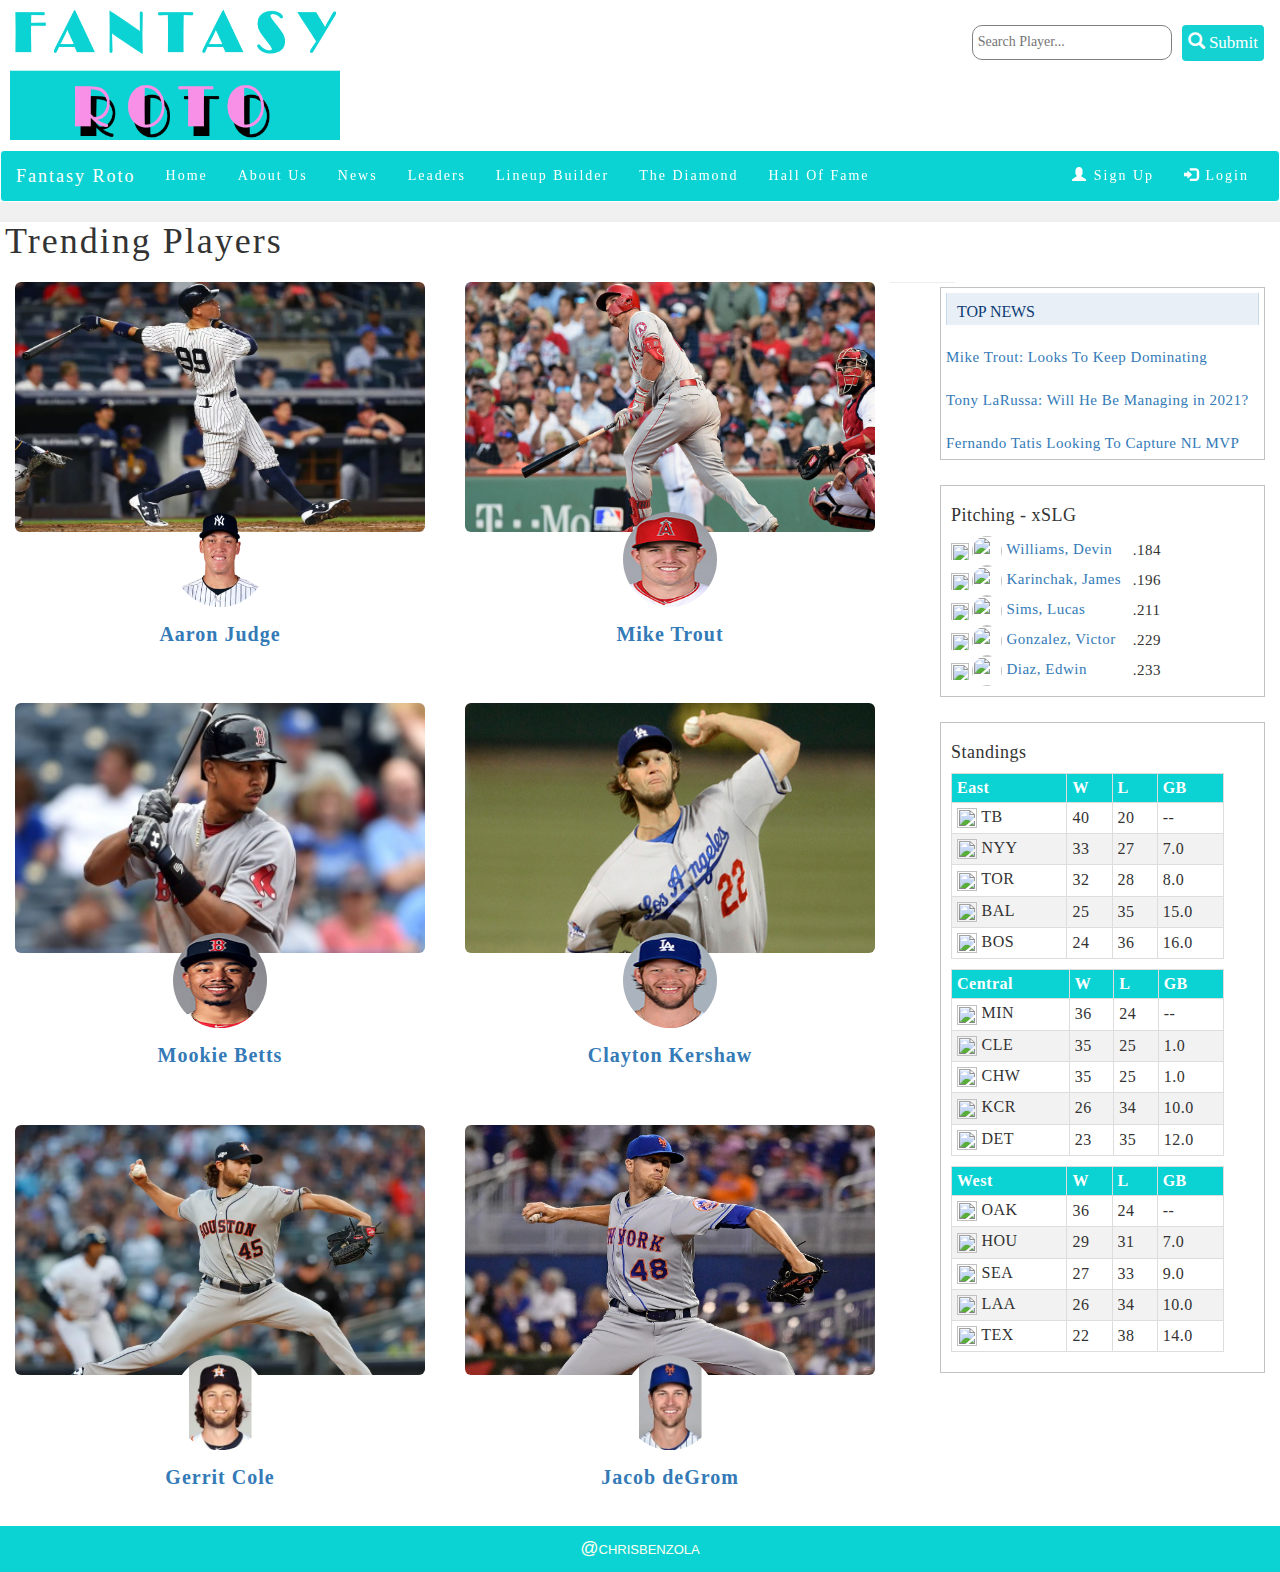
==== index.html @ b390c7ce "Add files via upload" ====
<html>

<head>

	<meta charset="utf-8">
	<meta name="viewport" content="width=device-width, initial-scale=1">
	<link href="css/style.css?version=1" rel="stylesheet" type="text/css">
	<link rel="stylesheet" href="https://maxcdn.bootstrapcdn.com/bootstrap/3.4.0/css/bootstrap.min.css">


	<script src="https://ajax.googleapis.com/ajax/libs/jquery/3.5.1/jquery.min.js"></script>
	<script src="https://maxcdn.bootstrapcdn.com/bootstrap/3.4.0/js/bootstrap.min.js"></script>
	<script src="scripts/search-home.js"></script>





	<title>Fantasy Roto</title>

</head>


<div class="wrapper">
	<div class="header-container">
		<header class="header">
			<div class="top-header">

				<div class="leftLogo">
					<a href="index.html" target="_top">
						<div class="leftLogo-img">
							<img src="image/miami.png" id="miami_logo" class="img">
						</div>
					</a>

				</div>
				<div id="rightLogo">


					<form action="" method="post" id="player-search">
						<button type="submit" id="search_button" class="btn btn-info btn-md"><span class="glyphicon glyphicon-search"></span> Submit</button>
						<div class="search-box">

							<input type="text" id="searchbar" autocomplete="off" placeholder="Search Player...">

							<div class="result">
							</div>
						</div>
					</form>



				</div>
			</div>








			<nav class="navbar navbar-inverse">
				<div class="container-fluid">
					<div class="navbar-header">
						<button type="button" class="navbar-toggle" data-toggle="collapse" data-target="#myNavbar">
							<span class="icon-bar"></span>
							<span class="icon-bar"></span>
							<span class="icon-bar"></span>
						</button>
						<a class="navbar-brand" href="index.html">Fantasy Roto</a>
					</div>
					<div class="collapse navbar-collapse" id="myNavbar">
						<ul class="nav navbar-nav">
							<li><a href="index.html">Home</a></li>
							<li><a href="final/about.html">About Us</a></li>
							<li><a href="final/news.html">News</a></li>
							<li><a href="final/leaders.html">Leaders </a>

							</li>
							<li><a href="final/newOpt2.html">Lineup Builder </a>

							</li>

							<li><a href="final/diamond.html">The Diamond</a></li>
							<li><a href="final/hall.html">Hall Of Fame</a></li>
						</ul>


						<ul class="nav navbar-nav navbar-right">

							<li><a href="final/register.html"><span class="glyphicon glyphicon-user"></span> Sign Up</a></li>

							<li><a href="final/login.html"><span class="glyphicon glyphicon-log-in"></span> Login</a></li>
						</ul>

					</div>
				</div>
			</nav>
		</header>
	</div>


</div>

<body>





	<div class="wrapper_home">


		<div id="trending">
			<h1>Trending Players</h1>
		</div>
		<div class="player-container">
			<div class="player-row player-row-core">
				<div class="player col-lg-12 col-xs-12">

					<img src="image/aaron.jpg" alt="judgeswing" class="action img-rounded img" id="judge" usemap="#playerMap">
					<map name="playerMap">
  <area shape="poly" coords="0,0, 1019,5, 1019,679, 2,679" alt="judge" href="php/id_search.php?playerID=judgeaa01">
</map>
					<img class="head img" src="image/judge.png" alt="aaron">
					<div class="player-name">
						<a href="php/id_search.php?playerID=judgeaa01">Aaron Judge</a></div>
				</div>

				<div class="player col-lg-12 col-xs-12">

				<img src="image/mike-trout-angels.jpg" alt="troutswing" class="action img-rounded img" usemap="#playerMap2">
					<map name="playerMap2">
	<area shape="poly" coords="0,0, 1200,4, 1200,673, 0,673" alt="judge" href="php/id_search.php?playerID=troutmi01">
</map>
					<img class="head img" src="image/trout_head.jpg" alt="trout_head">

					<div class="player-name">
						<a href="php/id_search.php?playerID=troutmi01">Mike Trout</a> </div>
				</div>

				<div class="player col-lg-12 col-xs-12">
					<img src="image/mookie_swing.jpg" alt="mookie_swing" class="action img-rounded img" usemap="#playerMap3">
					<map name="playerMap3">
	<area shape="poly" coords="0,0, 400,0, 400,220, 0,224" alt="mookie" href="php/id_search.php?playerID=bettsmo01">
</map>
					<img class="head img" src="image/mookie_head.jpg" alt="mookie_head">
					<div class="player-name">
						<a href="php/id_search.php?playerID=bettsmo01">Mookie Betts</a></div>
				</div>

				<div class="player col-lg-12 col-xs-12">
					<img src="image/kershaw_throw.jpg" alt="kershaw_throw" class="action img-rounded img" usemap="#playerMap4">
					<map name="playerMap4">
	<area shape="poly" coords="0,0, 400,0, 400,225, 0,225" alt="kersh" href="php/id_search.php?playerID=kershcl01">
</map>
					<img class="head img" src="image/kershaw_head.jpg" alt="kershaw_head">
					<div class="player-name">
						<a href="php/id_search-pitcher.php?playerID=kershcl01">Clayton Kershaw</a></div>
				</div>



				<div class="player col-lg-12 col-xs-12">
					<img src="image/cole.jpg" alt="cole_throw" class="action img-rounded img" usemap="#playerMap5">
						<map name="playerMap5">
	<area shape="poly" coords="0,0, 1200,0, 1200,800, 0,800" alt="cole" href="php/id_search.php?playerID=colege01">
</map>
					<img class="head img" src="image/cole_head.png" alt="cole_head">

					<div class="player-name">
						<a href="php/id_search-pitcher.php?playerID=colege01">Gerrit Cole</a></div>
				</div>


				<div class="player col-lg-12 col-xs-12">
					<img src="image/degrom.jpg" alt="degrom_throw" class="action img-rounded img" usemap="#playerMap6">
					<map name="playerMap6">
	<area shape="poly" coords="0,0, 1279,0, 1279,852, 0,852" alt="grom" href="php/id_search.php?playerID=degroja01">
</map>
					<img class="head img" src="image/degrom_head.png" alt="degrom_head">
					<div class="player-name">
						<a href="php/id_search-pitcher.php?playerID=degroja01">Jacob deGrom</a></div>
				</div>

			</div>

		</div>





		<aside class="aside-news">



				<div class="player-news2 ">
						<div class="homepage-headlines">
							<div class="span15 hl-heading">
								<div class="span8 hl-heading-text playernews-head">Top News</div>

							</div>

							<br>
							<div class="span12 hlinestory"><a href="#" class="player-links">Mike Trout: Looks To Keep Dominating</a></div>
							<br>
							<div class="span12 hlinestory"><a href="#" class="player-links">Tony LaRussa: Will He Be Managing in 2021?</a></div>
							<br>
							<div class="span12 hlinestory"><a href="#" class="player-links">Fernando Tatis Looking To Capture NL MVP</a></div>
							<div class="span2 hlinesport"><b></b></div>

						</div>

					</div>
					<div class="player-news2 ">
					      <div class="performance-box">
					        <div class="performance-title"><h4>Pitching - xSLG</h4></div>
					        <div class="performance-grid">
					          <div>
					            <img class="table-team-logo" src="https://www.mlbstatic.com/team-logos/158.svg">
					          </div>
					          <div>
					            <img class="player-mug"  src="https://content.mlb.com/images/headshots/current/60x60/642207.png">
					            <span><a href="/savant-player/642207">Williams, Devin</a></span>
					          </div>
					          <div class="performance-stat">
					            .184
					          </div>
					          <div>
					            <img class="table-team-logo" src="https://www.mlbstatic.com/team-logos/114.svg">
					          </div>
					          <div>
					            <img class="player-mug"  src="https://content.mlb.com/images/headshots/current/60x60/675916.png">
					            <span><a href="/savant-player/675916">Karinchak, James</a></span>
					          </div>
					          <div class="performance-stat">
					            .196
					          </div>
					          <div>
					            <img class="table-team-logo" src="https://www.mlbstatic.com/team-logos/113.svg">
					          </div>
					          <div>
					            <img class="player-mug"  src="https://content.mlb.com/images/headshots/current/60x60/608371.png">
					            <span><a href="/savant-player/608371">Sims, Lucas</a></span>
					          </div>
					          <div class="performance-stat">
					            .211
					          </div>
					          <div>
					            <img class="table-team-logo" src="https://www.mlbstatic.com/team-logos/119.svg">
					          </div>
					          <div>
					            <img class="player-mug"  src="https://content.mlb.com/images/headshots/current/60x60/624647.png">
					            <span><a href="/savant-player/624647">Gonzalez, Victor</a></span>
					          </div>
					          <div class="performance-stat">
					            .229
					          </div>
					          <div>
					            <img class="table-team-logo" src="https://www.mlbstatic.com/team-logos/121.svg">
					          </div>
					          <div>
					            <img class="player-mug"  src="https://content.mlb.com/images/headshots/current/60x60/621242.png">
					            <span><a href="/savant-player/621242">Diaz, Edwin</a></span>
					          </div>
					          <div class="performance-stat">
					            .233
					          </div>
					        </div>

					    </div>
					    </div>

							<div class="player-news2 ">
								<div class="performance-box">
									<div class="performance-title"><h4 id="stand">Standings</h4></div>
									<div class="standing">
										<table class="standing_table">
											<colgroup>
												<col />
												<col />
												<col />
												<col />
												<col>
											</colgroup>
											<thead>
												<tr>
													<th scope="col">
														East
													</th>
													<th scope="col">
														W
													</th>
													<th scope="col">
														L
													</th>
													<th scope="col">
														GB
													</th>
												</tr>
											</thead>
											<tbody>

											<tr>
												<td>
													<span>
														<span>
												<img class="p-logo p-logo--sm" src="https://www.mlbstatic.com/team-logos/139.svg"
												title="Tampa Bay">
												<span>TB</span>
											</span>
													</span>
												</td>
												<td>
													40
												</td>
												<td>
													20
												</td>
												<td>
													--
												</td>
											</tr>
											<tr>
												<td>
													<span>
														<span>
												<img class="p-logo p-logo--sm" src="https://www.mlbstatic.com/team-logos/147.svg" title="NY Yankees">
												<span>NYY</span>
											</span>
													</span>
												</td>
												<td>
													33
												</td>
												<td>
													27
												</td>
												<td>
													7.0
												</td>
											</tr>
											<tr>
												<td>
													<span>
														<span>
												<img class="p-logo p-logo--sm" src="https://www.mlbstatic.com/team-logos/141.svg" title="Toronto">
												<span>TOR</span>
											</span>
													</span>
												</td>
												<td>
													32
												</td>
												<td>
													28
												</td>
												<td>
													8.0
												</td>
											</tr>
											<tr>
												<td>
													<span>
														<span>
												<img class="p-logo p-logo--sm" src="https://www.mlbstatic.com/team-logos/110.svg" title="Baltimore">
												<span>BAL</span>
											</span>
													</span>
												</td>
												<td>
													25
												</td>
												<td>
													35
												</td>
												<td>
													15.0
												</td>
											</tr>
											<tr>
												<td>
													<span>
														<span>
												<img class="p-logo p-logo--sm" src="https://www.mlbstatic.com/team-logos/111.svg" title="Boston">
												<span>BOS</span>
											</span>
													</span>
												</td>
												<td>
													24
												</td>
												<td>
													36
												</td>
												<td>
													16.0
												</td>
											</tr>
											</tbody>
										</table>

										<table class="standing_table">
											<colgroup>
												<col />
												<col />
												<col />
												<col />
											</colgroup>
											<thead>
												<tr>
													<th scope="col">
														Central
													</th>
													<th scope="col">
														W
													</th>
													<th scope="col">
														L
													</th>
													<th scope="col">
														GB
													</th>
												</tr>
											</thead>
											<tbody>

											<tr>
												<td>
													<span>
														<span>
												<img class="p-logo p-logo--sm" src="https://www.mlbstatic.com/team-logos/142.svg" title="Minnesota">
												<span>MIN</span>
											</span>
													</span>
												</td>
												<td>
													36
												</td>
												<td>
													24
												</td>
												<td>
													--
												</td>
											</tr>
											<tr>
												<td>
													<span>
														<span>
												<img class="p-logo p-logo--sm" src="https://www.mlbstatic.com/team-logos/114.svg" title="Cleveland">
												<span>CLE</span>
											</span>
													</span>
												</td>
												<td>
													35
												</td>
												<td>
													25
												</td>
												<td>
													1.0
												</td>
											</tr>
											<tr>
												<td>
													<span>
														<span>
												<img class="p-logo p-logo--sm" src="https://www.mlbstatic.com/team-logos/145.svg" title="Chi White Sox">
												<span>CHW</span>
											</span>
													</span>
												</td>
												<td>
													35
												</td>
												<td>
													25
												</td>
												<td>
													1.0
												</td>
											</tr>
											<tr>
												<td>
													<span>
														<span>
												<img class="p-logo p-logo--sm" src="https://www.mlbstatic.com/team-logos/118.svg" title="Kansas City">
												<span>KCR</span>
											</span>
													</span>
												</td>
												<td>
													26
												</td>
												<td>
													34
												</td>
												<td>
													10.0
												</td>
											</tr>
											<tr>
												<td>
													<span>
														<span>
												<img class="p-logo p-logo--sm" src="https://www.mlbstatic.com/team-logos/116.svg" title="Detroit">
												<span>DET</span>
											</span>
													</span>
												</td>
												<td>
													23
												</td>
												<td>
													35
												</td>
												<td>
													12.0
												</td>
											</tr>
											</tbody>
										</table>
										<table class="standing_table">
											<colgroup>
												<col />
												<col />
												<col />
												<col />
											</colgroup>
											<thead>
												<tr>
													<th scope="col">
														West
													</th>
													<th scope="col">
														W
													</th>
													<th scope="col">
														L
													</th>
													<th scope="col">
														GB
													</th>
												</tr>
											</thead>
											<tbody>

											<tr>
												<td>
													<span>
														<span>
												<img class="p-logo p-logo--sm" src="https://www.mlbstatic.com/team-logos/133.svg" title="Oakland">
												<span>OAK</span>
											</span>
													</span>
												</td>
												<td>
													36
												</td>
												<td>
													24
												</td>
												<td>
													--
												</td>
											</tr>
											<tr>
												<td>
													<span>
														<span>
											<img class="p-logo p-logo--sm" src="https://www.mlbstatic.com/team-logos/117.svg" title="Houston">
												<span>HOU</span>
											</span>
													</span>
												</td>
												<td>
													29
												</td>
												<td>
													31
												</td>
												<td>
													7.0
												</td>
											</tr>
											<tr>
												<td>
													<span>
														<span>
												<img class="p-logo p-logo--sm" src="https://www.mlbstatic.com/team-logos/136.svg" title="Seattle">
												<span>SEA</span>
											</span>
													</span>
												</td>
												<td>
													27
												</td>
												<td>
													33
												</td>
												<td>
													9.0
												</td>
											</tr>
											<tr>
												<td>
													<span>
														<span>
												<img class="p-logo p-logo--sm" src="https://www.mlbstatic.com/team-logos/108.svg" title="LA Angels">
												<span>LAA</span>
											</span>
													</span>
												</td>
												<td>
													26
												</td>
												<td>
													34
												</td>
												<td>
													10.0
												</td>
											</tr>
											<tr>
												<td>
													<span>
														<span>
												<img class="p-logo p-logo--sm" src="https://www.mlbstatic.com/team-logos/140.svg" title="Texas">
												<span>TEX</span>
											</span>
													</span>
												</td>
												<td>
													22
												</td>
												<td>
													38
												</td>
												<td>
													14.0
												</td>
											</tr>
											</tbody>
										</table>
									</div>
</div>
							</div>
				</aside>

				<hr>
		<footer class="footer">
			@chrisbenzola
		</footer>
	</div>

	<script src="scripts/subScript.js"></script>



</body>

</html>
---- css/style.css ----
@charset "utf-8";

address, article, aside, blockquote, body, cite,
div, dl, dt, dd, em, figcaption, figure, footer,
h1, h2, h3, h4, h5, h6, header, html, img,
li, main, nav, ol, p, section, span, ul {

   -webkit-box-sizing: border-box;
   -moz-box-sizing: border-box;
   box-sizing: border-box;
}

img.p-logo.p-logo--sm {
    width: 2rem;
    height: 2rem;
}

.nav li a:active{
	color: pink;
}

body{
	background-color: #f0f0f0 !important;
}

/*****Footer******/
.footer {
	background-color: #0bd3d3 ;
	color: ivory;
	text-align: center;
	font-size: 18px;
	font-variant:small-caps;
	padding-top: 10px;
	padding-bottom: 10px;

  /* bottom:0;*/
   width:100%;
	clear: both;
	margin: 0 auto;

}


/* TRENDING PLAYER INFO */
.player-container{
	float: left;
}

	#rightLogo {
  /*  float: right;
    position: relative;
    right: 50px;
    margin-top: 25px;*/
    position: absolute;
    right: 14px;
    top: 20px;
}


@media (max-width: 1252px){
    .player-container{
        clear: both;
    width: 100%;
	float: left;
}
}

@media (max-width: 950px){
    .player-row.player-row-core{
        width: 100%;


    }
    #rightLogo {
  width: 100%;
    z-index: 1;
    right: 0;
    margin: 0 auto;
    position: relative;
}
    #trending > h1{
        font-size: 3.0rem;

    }
}

/*.player-row{

			display: flex;
			flex: 0 1 auto;
			flex-direction: row;
			flex-wrap: wrap;

}*/

.player-row-core{
	display: grid;
width: 880px;
margin-right: 1rem;
grid-template-columns: repeat(2, 50%);
grid-column-gap: 1rem;
grid-row-gap: 1rem;
}

.aside-news{
	float: right;
width: 325px;
}

.player-news2{
	background-color: #FFFFFF;

font-size: 15px;
font-family: BroadwayD;
letter-spacing: .5px;
padding: 5px;
margin: 15px;
float: right;
margin-bottom: 1rem;
width: 325px;
border: solid 1px #c2c2c2;
}

.performance-grid{
	min-height: 30px;
display: grid;
grid-template-columns: 7% 53% 40%;
align-items: center;
}

.table-team-logo {
    width: 18px;
    height: 18px;
    padding-top: 1px;
}

.player-mug {
    width: 30px;
    height: 30px;
    border-radius: 50%;
}

.performance-box{
	padding: .5rem;
	font-family: "Roboto Condensed";
}

.player-list{
	list-style: none;
}
.head{
	display: flex;
	height: 95px;
	width: 94px;
	border-radius: 50% !important;
	margin:0 auto;

	position: relative;
	bottom:20px;
	z-index: 9999;
	margin-bottom: 8px;
}

.wrapper_home{

	margin: 0 auto;
	position: relative;
	width:100%;
	max-width: 1284px;
	background-color: #fff;
}




.player-name{

	text-align: center;
	font-size: 20px;
	font-weight: bold;
	font-family: bebas;
	width:100%;
	position: relative;
	bottom: 15px;
	font-family: BroadwayD;
letter-spacing: 1px;
}

.action{

	width: 100%;
	height: 250px;
	display: flex;
}
.img{
	vertical-align: middle;
	border: 0;
}

.player{
	padding: 10px;
			margin-bottom: 10px;
	margin-left: 50px;

}

#trending{
	font-family:BroadwayD;
	margin-left: 5px;
	margin-top: 5px;

	margin-bottom: 10px;

	letter-spacing:2px;
}






/****** HEADER *************/
.header-container{
	position: sticky;
	top:0px;
	left: 0px;
	right:0px;
	z-index: 10000000;
	font-family: BroadwayD;
	letter-spacing:2px;

}

.header-container ul li a{
		color:white !important;
}


hr{
	margin-top:5px;
}

/**** LOGO ****/

#miami_logo{
	padding:10px;
	width:350px;
	height:150px;
}

tr{
	display: table-row;
}

#logo{
		margin: 0 auto !important;
	}



		.navbar.navbar-inverse a {
    color: white;
}

.navbar.navbar-inverse a:hover {
    color: #f88fe6 !important;
}

.navbar-inverse {
    background-color: #0bd3d3 !important;
    border-color: #ffff !important;
}

	.header{
		max-width: 1400px;
		margin: auto;

	}



	.top-header::after{
		display: flex;
	}

	.header.leftLogo{
		-webkit-box-flex:1;
		-ms-flex: 1 0 247px;
		flex: 1 0 247px;
		display: inline-block;

		float: left;
	}



	.header.top-header div.leftLogo-img{
		background-position: -20px;
		background-size: 350px;
		background-image: url("image/logo.png");
			background-repeat: no-repeat;
		height: 200px;
		float: left;
	}

	.header.top-header div.rightLogo-img{
		height: 200px;
		background-size: 350px;
		background-repeat: no-repeat;
		float:left;
	}


/***** Register and Login Logo *****/
#miami_logo2{
  width:300px;
  height:140px;
}



	/* Searchbar */
#searchbar{

	position: relative;
	width: 200px;
     padding: 8px 10px 9px 5px !important;
      height: 35px;
      border: 1px solid grey;
      box-sizing: border-box;
      outline: none;
	margin-top:5px;
	border-radius: 10px;

}


#search_button {
  float: right;
  padding:6px;
  margin-top: 0px;
  margin-right: 12px;
 background: #14d2d2;
  font-size: 17px;
  border: none;
  cursor: pointer;
	position: relative;
	left:10px;
	top:5px;

}

	#search_button:hover {
	    color:#f88fe6;
	}


#rightLogo > input[type="text"] {
    width: 200px;
     padding: 8px 10px 9px 35px;
      height: 35px;
      border: 1px solid grey;
      box-sizing: border-box;
      outline: none;


}

.rightLogo > span {
			position: absolute;
			left: 0;
			top: 0;
			color: #333;
			height: 100%;
			border-right: 1px solid grey;
			text-align: center;
			width: 30px;

}

i{
	padding-top: 10px;
}

.wrapper{
	background-color: white;
	max-width:1284px;
	width:100%;
	margin:0 auto;
}

.row {
  display: -ms-flexbox; /* IE10 */
  display: flex;
  -ms-flex-wrap: wrap; /* IE10 */
  flex-wrap: wrap;
  margin: 0 -16px;
}


.player{
        margin-left:0px !important;
    }







		.search-box{

				position: relative;
				display: inline-block;
				font-size: 14px;
		}
		.search-box input[type="text"]{
				height: 32px;
				padding: 5px 10px;
				border: 1px solid #CCCCCC;
				font-size: 14px;
		}
		.result{
				position: absolute;
				z-index: 999;
				top: 100%;
				left: 0;
				background-color: #f2f2f2;
		}
		.search-box input[type="text"], .result{
				width: 100%;
				box-sizing: border-box;
		}
		/* Formatting result items */
		.result p{
				margin: 0;
				padding: 7px 10px;
				border: 1px solid #CCCCCC;
				border-top: none;
				cursor: pointer;
		}
		.result p:hover{
				background: #f2f2f2;
		}
		.result a{
				color:black;
		}
		.result a:hover{
				color: blue;
		}

		#leader_name{
			margin-bottom: 10px;
		}

		#leader_name > h1{
			text-align: center;
			font-family: bebas;
			    font-family: BroadwayD;
		    letter-spacing: 2px;

		}


/***** TABLES *****/
#table{
	width: 100%;
	font-size: 14px;
}


/*Tables*/

table.standing_table {
    width: 90%;
		margin-bottom:10px;
}



.performance-title{
	font-size: 16px;
}

.stats {
				width:85%;
	font-size: 13px;
	border-collapse: collapse;
	table-layout: auto;

white-space: nowrap;
	text-align: center;

}

table td{
    padding:5px;
}

table th{
    padding:5px;
}

#leaders{

	font-size: 15px;
	border-collapse: collapse;
	table-layout: auto;
	line-height: normal;
white-space: nowrap;
	text-align: center !important;
	vertical-align: middle !important;
margin: 0 auto;
}

#leaders a{
	color:black;
}

#leaders a:hover{
	color:white;
}

.table_lead{
	padding:10px;
}

th, td {

  padding: 3px;
border: 1px solid #ddd;
			}

tr:nth-child(even){background-color: #f2f2f2}

th {
  background-color:	#0bd3d3;
  color: white;


	padding-left: 5px;
}


tfoot{
				background-color: 	#0bd3d3;
  color: white;
			}

	        tr:hover{
				background-color: 	#f890e7;
				color:	white;
			}



			#leaders tr{
				display: table-row;

			}

		#fake tr:hover{

				color:	black !important;
			}

			#table1 tr:hover{

				color:	black !important;
			}

			#table2 tr:hover{

				color:	black !important;
			}

#after{
    padding: 5px;
    font-size: 18px;
    border: 1px solid black;
    text-align: center;
    text-indent: 10px;
    text-decoration: underline;
	font-family: BroadwayD;
	background-color:#0bd3d3;
	width: 56%;
margin: auto;
}

#after a{
    color:white;
}

/* END TABLE */

/*** About Section ***/
.about-section {
  padding: 50px;
  text-align: center;
  background-color: #f5f5f5;
  color: black;
}

.about-section p{
  padding: 50px;
  font-size: 1.5em;

}

.comment2{
	margin:10px;
}
#respond {
  margin-top: 40px;
	background-color: white;
  box-shadow: 0 4px 8px 0 rgba(0, 0, 0, 0.2);
}

#respond > h3{
	padding:10px;
}

#commentform{
	padding: 10px;
}

#respond input[type='text'],
#respond input[type='email'],
#respond textarea {
  margin-bottom: 10px;
  display: block;
  width: 80%;

  border: 1px solid rgba(0, 0, 0, 0.1);
  -webkit-border-radius: 5px;
  -moz-border-radius: 5px;
  -o-border-radius: 5px;
  -ms-border-radius: 5px;
  -khtml-border-radius: 5px;
  border-radius: 5px;

  line-height: 1.4em;
	padding:10px;
}

.comment{
	padding: 6px;
	    margin-top: 0px;
	    margin-right: 12px;
	    background: #14d2d2;
	    font-size: 17px;
	    border: none;
	    cursor: pointer;
	    position: relative;
			font-family: BroadwayD;
			color: white;
}

.comment:hover{
	background-color: 	#f890e7;
}


/******* CAROUSEL ********/

.carousel-caption {
	bottom: -40px;
	padding-top: 0px;
	margin-top: 50px;
	color: #FFFFFF;
	font-size: large;
	position: relative;
	right: 70px;
	text-decoration: none;

}
.carousel-link {
	color: #D7D7D7;
	font-size: x-large;
	font-family: bowlby-one;
	font-style: normal;
	font-weight: 400;
}

.carousel-inner img {
	 width: 100%;
	 height:auto;
 }

 #yankees{
	 height:500px;
 }

 #mike{
	 height:500px;
 }

 #myCarousel{

 }

#news h2{
	text-align: center;
}

.player-news {
    background-color: #FFFFFF;
border: 1px solid #cad9e8;
    width: 250px;


		font-size: 15px;
		font-family: BroadwayD;
    letter-spacing: .5px;
    padding: 5px;
		margin:15px;
}

.player-news a{
	/*color:black;*/
}

.player-news a:hover{
	color:#f88fe6;
}

.playernews-head{
	align-items: center;
    background-color: #e9eff7;
    border: 1px solid #cad9e8;
    border-width: 0 1px;
    color: #0d3c73;
    display: flex;
    font-size: 16px;
    justify-content: space-between;
    letter-spacing: -0.1px;
    margin-top: 0;
    padding: 8px 10px 2px;
    text-transform: uppercase;
    width: 100%;
}

#news aside{
	float:right;
}

#news{

}

#news >h1{
	text-align: center;
	font-family: BroadwayD;
}

.article{
	align-items: flex-start;
    background-color: #fff;
    border: 2px solid #e6e6e6;
    border-radius: 4px;
    box-shadow: 0 1px 2px -1px rgba(0,0,0,0.1);
    display: flex;
    margin-bottom: 7px;
    padding: 15px;
		width:100%;
		margin: 15px;
		position: relative;

}

.article_img{
	font-size: 12px;
    height: auto;
    max-width: 150px;;
		border-radius: 4px;
}

.article__link {
    align-items: baseline;
    display: flex;
    font-size: 15px;
    line-height: 1.5;
    margin-bottom: 2px;
    margin-top: -2px;
}

.article_desc {
    color: #555;
    font-size: 15px;
    line-height: 1.6;
}

.article_main{
	padding:5px;
}



/* CSS For Registrarion */

#sign{
		margin: 0 auto;
		max-width:400px;
	}

	.form-group{
		padding-top:40px;

	}

	#register{

		font-family: Cambria, "Hoefler Text", "Liberation Serif", Times, "Times New Roman", serif;


	padding-top: 10px;
	}


#form{
	margin-top:20px;
}

.reg_form {

	background: #f1f1f1;
	width: 400px;
	max-width: 100%;
	box-sizing: border-box;
	padding: 25px;
	margin: 8% auto 0;
	margin-top:10px !important;
	margin-bottom: 15px !important;
	position: relative;
	z-index: 1;
	border-top: 5px solid black;


}

.reg_form > h3 {
position:absolute;
top:-11px;
left:35px;
padding:0 8px;
background:#fff;
margin:0;
border:1px solid #333;
}
.input_field > [type="text"]{
		 width: 100%;
			padding: 8px 10px 9px 35px;
			height: 35px;
			border: 1px solid grey;
			box-sizing: border-box;
			outline: none;
	}


input[type="email"]{
		 width: 100%;
			padding: 8px 10px 9px 35px;
			height: 35px;
			border: 1px solid grey;
			box-sizing: border-box;
			outline: none;
	}
input[type="password"]{
		 width: 100%;
			padding: 8px 10px 9px 35px;
			height: 35px;
			border: 1px solid grey;
			box-sizing: border-box;
			outline: none;
	}

.button{
		background: #14d2d2;
		height: 35px;
		margin-right: 10px;
		width: 100%;
		border: none;
		outline: none;
		cursor: pointer;
		color: #fff;
		font-size: 1.1em;
		margin-bottom: 10px;
	}




.input_field{
	position: relative;
		margin-bottom: 20px;
}
.input_field > span {
			position: absolute;
			left: 0;
			top: 0;
			color: #333;
			height: 100%;
			border-right: 1px solid grey;
			text-align: center;
			width: 30px;
			z-index:100;
}

i{
	padding-top: 10px;
}

.form_container{

}

.title_container{
		text-align: center;
		padding-bottom: 10px;
}

#logo2{
	margin-left: 490px;
	width:500px;
}



@-moz-document url-prefix() {
		#logo2 {
			 margin-left:490px;
		}
}
.label_card {
	margin-bottom: 10px;
	display: block;
}
.label_card2{
	margin-bottom: 10px;
	display: block;
}

.icon-container {
	margin-bottom: 20px;
	padding: 7px 0;
	font-size: 36px;
}

.col-50{
	padding:0 12px;

}
.row {
	display: -ms-flexbox; /* IE10 */
	display: flex;
	-ms-flex-wrap: wrap; /* IE10 */
	flex-wrap: wrap;
	margin: 0 -16px;
}


/***** HALL.HTML *******/
.hall_style{
	width: 150px;
	border: 1px solid black;
}

#hall{
	font-size: 15px;
    border-collapse: collapse;
    table-layout: auto;
    line-height: normal;
    white-space: nowrap;
    text-align: center !important;
    vertical-align: middle !important;
    margin: auto;
}


/**** DIAMOND.PHP *******/
 .drag_area{
                width:400px;
                height:200px;
                border:2px dashed #ccc;
                color:#ccc;
                line-height:200px;
                text-align:center;
                font-size:24px;
           }
           .drag_over{
                color:#000;
                border-color:#000;
           }

		 .remove{
			 text-align:center;

			 width:500px;
			 position: relative;
			 left:470px;
			 font-size: 18px;
			 margin-bottom: 20px;
			 margin-top:10px;
		 }

		 #player_column{
			 position: relative;
			left:100px;

		 }

		 #drag_table{
			 width:100%;

			 font-weight: 400;
			 position: relative;

			 font-size: 14px;
	border-collapse: collapse;
	font-family: bebas;
	line-height: normal;
white-space: nowrap;
			 text-align: center;
			 margin-top: 10px;
			  border: 1px solid black;
			 margin-right: 10px;
		/*	 right: 18px; */
		 }





#drag_table tr:nth-child(even){background-color: #f2f2f2}

#drag_table th {
  background-color: #14d2d2;
  color: white;
	width: 100px;
	text-align:center;
	padding: 3px;
}

	#drag_table	 td{
			width:100px;
			 border:1px solid black;
			 text-align: center;
		 }

		 #player_chart{

		 }

		 img.player_img{
		/*	 width:400px; */
			 height:400px;
			 position: relative;

			 margin-top: 20px;
			/* border: solid 1px black;*/
		 }

		 #reg{
			 text-align: center;
			 margin-top: 15px;
			 border-bottom: 1px solid #0087C5;
		 }

		 #field_img{
		/*	width: 400px; */
			height:400px;

			 position: relative;
			 margin-top: 20px;
			margin-left: 20px;
			 left: 100px;
			 /*border: solid 1px black;*/

		 }

     #drag {
    margin: 0 auto;
    max-width: 1284px;
}

		 #dragable_player{
			 margin-top: 20px;
			 margin-left: 30px;
		 }



 @media only screen and (max-width: 480px){
.player {
   margin-left:0px;
}

#logo2{
		margin-left: 30px;
		width:100%;
	}
}

@media only screen and (max-width: 600px) {
    .player{
        margin-left:0px;
        }

    .player-row-core{
        grid-template-columns: 100%;
    }

    #trending > h1{
        font-size: 3.0rem;

    }

    #miami_logo{
        width:100% !important;
    }

    	#rightLogo {
  width: 100%;
    z-index: 1;
    right: 0;
    margin: 0 auto;
    position: relative;
    top:0px;
}

#search_button{
    display:none;
}

.search-box{
    width:80%;
}

#searchbar{
    left:10px;
    height:40px;
    width:100%;
}



}


/* Medium devices (landscape tablets, 768px and up) */
@media only screen and (min-width: 768px) {
    .player{
        margin-left:50px;
    }

}
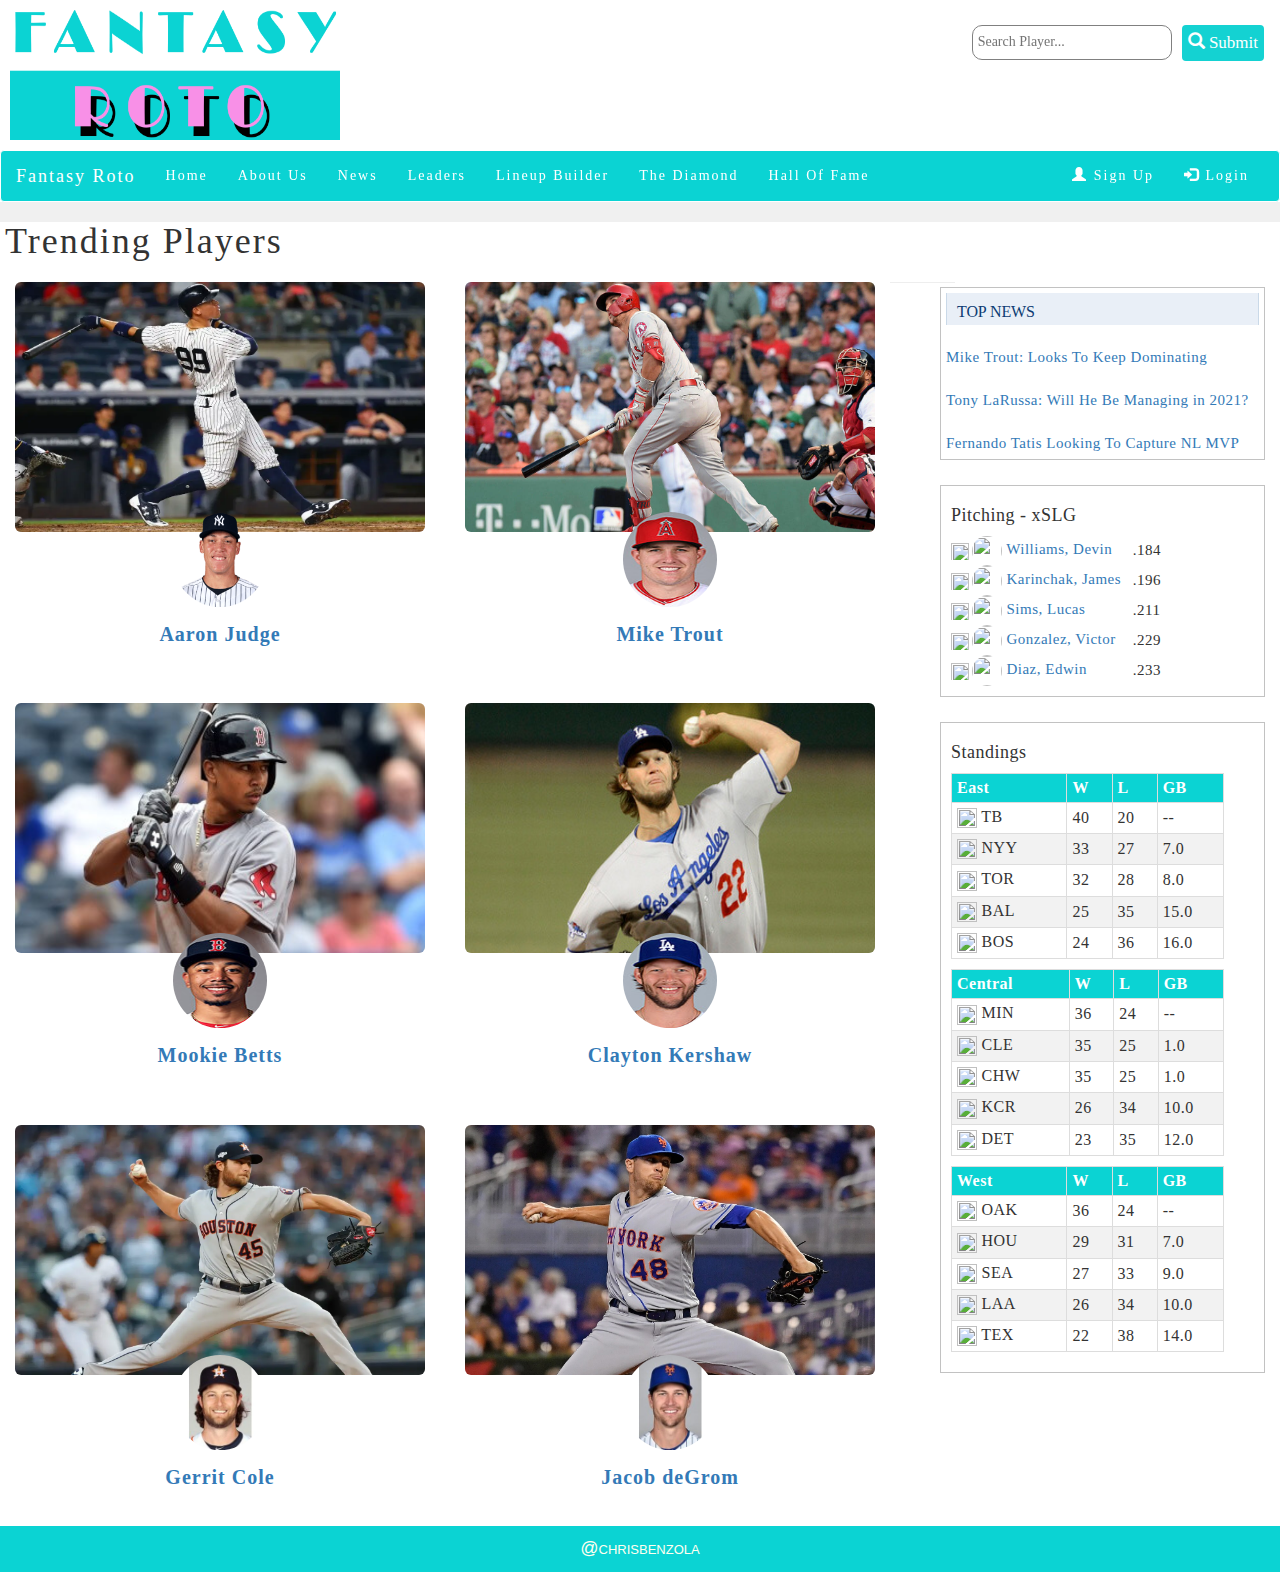
==== commit b6ca94c2: "push" ====
--- a/index.html
+++ b/index.html
@@ -29,7 +29,7 @@
 				<div class="leftLogo">
 					<a href="index.html" target="_top">
 						<div class="leftLogo-img">
-							<img src="image/miami.png" id="miami_logo" class="img">
+							<img src="image/miami.min.png" id="miami_logo" class="img">
 						</div>
 					</a>
 
@@ -38,7 +38,8 @@
 
 
 					<form action="" method="post" id="player-search">
-						<button type="submit" id="search_button" class="btn btn-info btn-md"><span class="glyphicon glyphicon-search"></span> Submit</button>
+						<button type="submit" id="search_button" class="btn btn-info btn-md"><span
+								class="glyphicon glyphicon-search"></span> Submit</button>
 						<div class="search-box">
 
 							<input type="text" id="searchbar" autocomplete="off" placeholder="Search Player...">
@@ -89,9 +90,11 @@
 
 						<ul class="nav navbar-nav navbar-right">
 
-							<li><a href="final/register.html"><span class="glyphicon glyphicon-user"></span> Sign Up</a></li>
-
-							<li><a href="final/login.html"><span class="glyphicon glyphicon-log-in"></span> Login</a></li>
+							<li><a href="final/register.html"><span class="glyphicon glyphicon-user"></span> Sign Up</a>
+							</li>
+
+							<li><a href="final/login.html"><span class="glyphicon glyphicon-log-in"></span> Login</a>
+							</li>
 						</ul>
 
 					</div>
@@ -119,69 +122,85 @@
 			<div class="player-row player-row-core">
 				<div class="player col-lg-12 col-xs-12">
 
-					<img src="image/aaron.jpg" alt="judgeswing" class="action img-rounded img" id="judge" usemap="#playerMap">
+					<img src="image/aaron.min.jpg" alt="judgeswing" class="action img-rounded img" id="judge"
+						usemap="#playerMap">
 					<map name="playerMap">
-  <area shape="poly" coords="0,0, 1019,5, 1019,679, 2,679" alt="judge" href="php/id_search.php?playerID=judgeaa01">
-</map>
-					<img class="head img" src="image/judge.png" alt="aaron">
+						<area shape="poly" coords="0,0, 1019,5, 1019,679, 2,679" alt="judge"
+							href="php/id_search.php?playerID=judgeaa01">
+					</map>
+					<img class="head img" src="image/judge.min.png" alt="aaron">
 					<div class="player-name">
-						<a href="php/id_search.php?playerID=judgeaa01">Aaron Judge</a></div>
+						<a href="php/id_search.php?playerID=judgeaa01">Aaron Judge</a>
+					</div>
 				</div>
 
 				<div class="player col-lg-12 col-xs-12">
 
-				<img src="image/mike-trout-angels.jpg" alt="troutswing" class="action img-rounded img" usemap="#playerMap2">
+					<img src="image/mike-trout-angels.min.jpg" alt="troutswing" class="action img-rounded img"
+						usemap="#playerMap2">
 					<map name="playerMap2">
-	<area shape="poly" coords="0,0, 1200,4, 1200,673, 0,673" alt="judge" href="php/id_search.php?playerID=troutmi01">
-</map>
-					<img class="head img" src="image/trout_head.jpg" alt="trout_head">
+						<area shape="poly" coords="0,0, 1200,4, 1200,673, 0,673" alt="judge"
+							href="php/id_search.php?playerID=troutmi01">
+					</map>
+					<img class="head img" src="image/trout_head.min.jpg" alt="trout_head">
 
 					<div class="player-name">
-						<a href="php/id_search.php?playerID=troutmi01">Mike Trout</a> </div>
+						<a href="php/id_search.php?playerID=troutmi01">Mike Trout</a>
+					</div>
 				</div>
 
 				<div class="player col-lg-12 col-xs-12">
-					<img src="image/mookie_swing.jpg" alt="mookie_swing" class="action img-rounded img" usemap="#playerMap3">
+					<img src="image/mookie_swing.min.jpg" alt="mookie_swing" class="action img-rounded img"
+						usemap="#playerMap3">
 					<map name="playerMap3">
-	<area shape="poly" coords="0,0, 400,0, 400,220, 0,224" alt="mookie" href="php/id_search.php?playerID=bettsmo01">
-</map>
-					<img class="head img" src="image/mookie_head.jpg" alt="mookie_head">
+						<area shape="poly" coords="0,0, 400,0, 400,220, 0,224" alt="mookie"
+							href="php/id_search.php?playerID=bettsmo01">
+					</map>
+					<img class="head img" src="image/mookie_head.min.jpg" alt="mookie_head">
 					<div class="player-name">
-						<a href="php/id_search.php?playerID=bettsmo01">Mookie Betts</a></div>
+						<a href="php/id_search.php?playerID=bettsmo01">Mookie Betts</a>
+					</div>
 				</div>
 
 				<div class="player col-lg-12 col-xs-12">
-					<img src="image/kershaw_throw.jpg" alt="kershaw_throw" class="action img-rounded img" usemap="#playerMap4">
+					<img src="image/kershaw_throw.min.jpg" alt="kershaw_throw" class="action img-rounded img"
+						usemap="#playerMap4">
 					<map name="playerMap4">
-	<area shape="poly" coords="0,0, 400,0, 400,225, 0,225" alt="kersh" href="php/id_search.php?playerID=kershcl01">
-</map>
-					<img class="head img" src="image/kershaw_head.jpg" alt="kershaw_head">
+						<area shape="poly" coords="0,0, 400,0, 400,225, 0,225" alt="kersh"
+							href="php/id_search.php?playerID=kershcl01">
+					</map>
+					<img class="head img" src="image/kershaw_head.min.jpg" alt="kershaw_head">
 					<div class="player-name">
-						<a href="php/id_search-pitcher.php?playerID=kershcl01">Clayton Kershaw</a></div>
+						<a href="php/id_search-pitcher.php?playerID=kershcl01">Clayton Kershaw</a>
+					</div>
 				</div>
 
 
 
 				<div class="player col-lg-12 col-xs-12">
-					<img src="image/cole.jpg" alt="cole_throw" class="action img-rounded img" usemap="#playerMap5">
-						<map name="playerMap5">
-	<area shape="poly" coords="0,0, 1200,0, 1200,800, 0,800" alt="cole" href="php/id_search.php?playerID=colege01">
-</map>
-					<img class="head img" src="image/cole_head.png" alt="cole_head">
+					<img src="image/cole.min.jpg" alt="cole_throw" class="action img-rounded img" usemap="#playerMap5">
+					<map name="playerMap5">
+						<area shape="poly" coords="0,0, 1200,0, 1200,800, 0,800" alt="cole"
+							href="php/id_search.php?playerID=colege01">
+					</map>
+					<img class="head img" src="image/cole_head.min.png" alt="cole_head">
 
 					<div class="player-name">
-						<a href="php/id_search-pitcher.php?playerID=colege01">Gerrit Cole</a></div>
+						<a href="php/id_search-pitcher.php?playerID=colege01">Gerrit Cole</a>
+					</div>
 				</div>
 
 
 				<div class="player col-lg-12 col-xs-12">
-					<img src="image/degrom.jpg" alt="degrom_throw" class="action img-rounded img" usemap="#playerMap6">
+					<img src="image/degrom.min.jpg" alt="degrom_throw" class="action img-rounded img" usemap="#playerMap6">
 					<map name="playerMap6">
-	<area shape="poly" coords="0,0, 1279,0, 1279,852, 0,852" alt="grom" href="php/id_search.php?playerID=degroja01">
-</map>
-					<img class="head img" src="image/degrom_head.png" alt="degrom_head">
+						<area shape="poly" coords="0,0, 1279,0, 1279,852, 0,852" alt="grom"
+							href="php/id_search.php?playerID=degroja01">
+					</map>
+					<img class="head img" src="image/degrom_head.min.png" alt="degrom_head">
 					<div class="player-name">
-						<a href="php/id_search-pitcher.php?playerID=degroja01">Jacob deGrom</a></div>
+						<a href="php/id_search-pitcher.php?playerID=degroja01">Jacob deGrom</a>
+					</div>
 				</div>
 
 			</div>
@@ -196,462 +215,496 @@
 
 
 
-				<div class="player-news2 ">
-						<div class="homepage-headlines">
-							<div class="span15 hl-heading">
-								<div class="span8 hl-heading-text playernews-head">Top News</div>
-
-							</div>
-
-							<br>
-							<div class="span12 hlinestory"><a href="#" class="player-links">Mike Trout: Looks To Keep Dominating</a></div>
-							<br>
-							<div class="span12 hlinestory"><a href="#" class="player-links">Tony LaRussa: Will He Be Managing in 2021?</a></div>
-							<br>
-							<div class="span12 hlinestory"><a href="#" class="player-links">Fernando Tatis Looking To Capture NL MVP</a></div>
-							<div class="span2 hlinesport"><b></b></div>
-
-						</div>
-
-					</div>
-					<div class="player-news2 ">
-					      <div class="performance-box">
-					        <div class="performance-title"><h4>Pitching - xSLG</h4></div>
-					        <div class="performance-grid">
-					          <div>
-					            <img class="table-team-logo" src="https://www.mlbstatic.com/team-logos/158.svg">
-					          </div>
-					          <div>
-					            <img class="player-mug"  src="https://content.mlb.com/images/headshots/current/60x60/642207.png">
-					            <span><a href="/savant-player/642207">Williams, Devin</a></span>
-					          </div>
-					          <div class="performance-stat">
-					            .184
-					          </div>
-					          <div>
-					            <img class="table-team-logo" src="https://www.mlbstatic.com/team-logos/114.svg">
-					          </div>
-					          <div>
-					            <img class="player-mug"  src="https://content.mlb.com/images/headshots/current/60x60/675916.png">
-					            <span><a href="/savant-player/675916">Karinchak, James</a></span>
-					          </div>
-					          <div class="performance-stat">
-					            .196
-					          </div>
-					          <div>
-					            <img class="table-team-logo" src="https://www.mlbstatic.com/team-logos/113.svg">
-					          </div>
-					          <div>
-					            <img class="player-mug"  src="https://content.mlb.com/images/headshots/current/60x60/608371.png">
-					            <span><a href="/savant-player/608371">Sims, Lucas</a></span>
-					          </div>
-					          <div class="performance-stat">
-					            .211
-					          </div>
-					          <div>
-					            <img class="table-team-logo" src="https://www.mlbstatic.com/team-logos/119.svg">
-					          </div>
-					          <div>
-					            <img class="player-mug"  src="https://content.mlb.com/images/headshots/current/60x60/624647.png">
-					            <span><a href="/savant-player/624647">Gonzalez, Victor</a></span>
-					          </div>
-					          <div class="performance-stat">
-					            .229
-					          </div>
-					          <div>
-					            <img class="table-team-logo" src="https://www.mlbstatic.com/team-logos/121.svg">
-					          </div>
-					          <div>
-					            <img class="player-mug"  src="https://content.mlb.com/images/headshots/current/60x60/621242.png">
-					            <span><a href="/savant-player/621242">Diaz, Edwin</a></span>
-					          </div>
-					          <div class="performance-stat">
-					            .233
-					          </div>
-					        </div>
-
-					    </div>
-					    </div>
-
-							<div class="player-news2 ">
-								<div class="performance-box">
-									<div class="performance-title"><h4 id="stand">Standings</h4></div>
-									<div class="standing">
-										<table class="standing_table">
-											<colgroup>
-												<col />
-												<col />
-												<col />
-												<col />
-												<col>
-											</colgroup>
-											<thead>
-												<tr>
-													<th scope="col">
-														East
-													</th>
-													<th scope="col">
-														W
-													</th>
-													<th scope="col">
-														L
-													</th>
-													<th scope="col">
-														GB
-													</th>
-												</tr>
-											</thead>
-											<tbody>
-
-											<tr>
-												<td>
-													<span>
-														<span>
-												<img class="p-logo p-logo--sm" src="https://www.mlbstatic.com/team-logos/139.svg"
-												title="Tampa Bay">
+			<div class="player-news2 ">
+				<div class="homepage-headlines">
+					<div class="span15 hl-heading">
+						<div class="span8 hl-heading-text playernews-head">Top News</div>
+
+					</div>
+
+					<br>
+					<div class="span12 hlinestory"><a href="#" class="player-links">Mike Trout: Looks To Keep
+							Dominating</a></div>
+					<br>
+					<div class="span12 hlinestory"><a href="#" class="player-links">Tony LaRussa: Will He Be Managing in
+							2021?</a></div>
+					<br>
+					<div class="span12 hlinestory"><a href="#" class="player-links">Fernando Tatis Looking To Capture NL
+							MVP</a></div>
+					<div class="span2 hlinesport"><b></b></div>
+
+				</div>
+
+			</div>
+			<div class="player-news2 ">
+				<div class="performance-box">
+					<div class="performance-title">
+						<h4>Pitching - xSLG</h4>
+					</div>
+					<div class="performance-grid">
+						<div>
+							<img class="table-team-logo" src="https://www.mlbstatic.com/team-logos/158.svg">
+						</div>
+						<div>
+							<img class="player-mug"
+								src="https://content.mlb.com/images/headshots/current/60x60/642207.png">
+							<span><a href="/savant-player/642207">Williams, Devin</a></span>
+						</div>
+						<div class="performance-stat">
+							.184
+						</div>
+						<div>
+							<img class="table-team-logo" src="https://www.mlbstatic.com/team-logos/114.svg">
+						</div>
+						<div>
+							<img class="player-mug"
+								src="https://content.mlb.com/images/headshots/current/60x60/675916.png">
+							<span><a href="/savant-player/675916">Karinchak, James</a></span>
+						</div>
+						<div class="performance-stat">
+							.196
+						</div>
+						<div>
+							<img class="table-team-logo" src="https://www.mlbstatic.com/team-logos/113.svg">
+						</div>
+						<div>
+							<img class="player-mug"
+								src="https://content.mlb.com/images/headshots/current/60x60/608371.png">
+							<span><a href="/savant-player/608371">Sims, Lucas</a></span>
+						</div>
+						<div class="performance-stat">
+							.211
+						</div>
+						<div>
+							<img class="table-team-logo" src="https://www.mlbstatic.com/team-logos/119.svg">
+						</div>
+						<div>
+							<img class="player-mug"
+								src="https://content.mlb.com/images/headshots/current/60x60/624647.png">
+							<span><a href="/savant-player/624647">Gonzalez, Victor</a></span>
+						</div>
+						<div class="performance-stat">
+							.229
+						</div>
+						<div>
+							<img class="table-team-logo" src="https://www.mlbstatic.com/team-logos/121.svg">
+						</div>
+						<div>
+							<img class="player-mug"
+								src="https://content.mlb.com/images/headshots/current/60x60/621242.png">
+							<span><a href="/savant-player/621242">Diaz, Edwin</a></span>
+						</div>
+						<div class="performance-stat">
+							.233
+						</div>
+					</div>
+
+				</div>
+			</div>
+
+			<div class="player-news2 ">
+				<div class="performance-box">
+					<div class="performance-title">
+						<h4 id="stand">Standings</h4>
+					</div>
+					<div class="standing">
+						<table class="standing_table">
+							<colgroup>
+								<col />
+								<col />
+								<col />
+								<col />
+								<col>
+							</colgroup>
+							<thead>
+								<tr>
+									<th scope="col">
+										East
+									</th>
+									<th scope="col">
+										W
+									</th>
+									<th scope="col">
+										L
+									</th>
+									<th scope="col">
+										GB
+									</th>
+								</tr>
+							</thead>
+							<tbody>
+
+								<tr>
+									<td>
+										<span>
+											<span>
+												<img class="p-logo p-logo--sm"
+													src="https://www.mlbstatic.com/team-logos/139.svg"
+													title="Tampa Bay">
 												<span>TB</span>
 											</span>
-													</span>
-												</td>
-												<td>
-													40
-												</td>
-												<td>
-													20
-												</td>
-												<td>
-													--
-												</td>
-											</tr>
-											<tr>
-												<td>
-													<span>
-														<span>
-												<img class="p-logo p-logo--sm" src="https://www.mlbstatic.com/team-logos/147.svg" title="NY Yankees">
+										</span>
+									</td>
+									<td>
+										40
+									</td>
+									<td>
+										20
+									</td>
+									<td>
+										--
+									</td>
+								</tr>
+								<tr>
+									<td>
+										<span>
+											<span>
+												<img class="p-logo p-logo--sm"
+													src="https://www.mlbstatic.com/team-logos/147.svg"
+													title="NY Yankees">
 												<span>NYY</span>
 											</span>
-													</span>
-												</td>
-												<td>
-													33
-												</td>
-												<td>
-													27
-												</td>
-												<td>
-													7.0
-												</td>
-											</tr>
-											<tr>
-												<td>
-													<span>
-														<span>
-												<img class="p-logo p-logo--sm" src="https://www.mlbstatic.com/team-logos/141.svg" title="Toronto">
+										</span>
+									</td>
+									<td>
+										33
+									</td>
+									<td>
+										27
+									</td>
+									<td>
+										7.0
+									</td>
+								</tr>
+								<tr>
+									<td>
+										<span>
+											<span>
+												<img class="p-logo p-logo--sm"
+													src="https://www.mlbstatic.com/team-logos/141.svg" title="Toronto">
 												<span>TOR</span>
 											</span>
-													</span>
-												</td>
-												<td>
-													32
-												</td>
-												<td>
-													28
-												</td>
-												<td>
-													8.0
-												</td>
-											</tr>
-											<tr>
-												<td>
-													<span>
-														<span>
-												<img class="p-logo p-logo--sm" src="https://www.mlbstatic.com/team-logos/110.svg" title="Baltimore">
+										</span>
+									</td>
+									<td>
+										32
+									</td>
+									<td>
+										28
+									</td>
+									<td>
+										8.0
+									</td>
+								</tr>
+								<tr>
+									<td>
+										<span>
+											<span>
+												<img class="p-logo p-logo--sm"
+													src="https://www.mlbstatic.com/team-logos/110.svg"
+													title="Baltimore">
 												<span>BAL</span>
 											</span>
-													</span>
-												</td>
-												<td>
-													25
-												</td>
-												<td>
-													35
-												</td>
-												<td>
-													15.0
-												</td>
-											</tr>
-											<tr>
-												<td>
-													<span>
-														<span>
-												<img class="p-logo p-logo--sm" src="https://www.mlbstatic.com/team-logos/111.svg" title="Boston">
+										</span>
+									</td>
+									<td>
+										25
+									</td>
+									<td>
+										35
+									</td>
+									<td>
+										15.0
+									</td>
+								</tr>
+								<tr>
+									<td>
+										<span>
+											<span>
+												<img class="p-logo p-logo--sm"
+													src="https://www.mlbstatic.com/team-logos/111.svg" title="Boston">
 												<span>BOS</span>
 											</span>
-													</span>
-												</td>
-												<td>
-													24
-												</td>
-												<td>
-													36
-												</td>
-												<td>
-													16.0
-												</td>
-											</tr>
-											</tbody>
-										</table>
-
-										<table class="standing_table">
-											<colgroup>
-												<col />
-												<col />
-												<col />
-												<col />
-											</colgroup>
-											<thead>
-												<tr>
-													<th scope="col">
-														Central
-													</th>
-													<th scope="col">
-														W
-													</th>
-													<th scope="col">
-														L
-													</th>
-													<th scope="col">
-														GB
-													</th>
-												</tr>
-											</thead>
-											<tbody>
-
-											<tr>
-												<td>
-													<span>
-														<span>
-												<img class="p-logo p-logo--sm" src="https://www.mlbstatic.com/team-logos/142.svg" title="Minnesota">
+										</span>
+									</td>
+									<td>
+										24
+									</td>
+									<td>
+										36
+									</td>
+									<td>
+										16.0
+									</td>
+								</tr>
+							</tbody>
+						</table>
+
+						<table class="standing_table">
+							<colgroup>
+								<col />
+								<col />
+								<col />
+								<col />
+							</colgroup>
+							<thead>
+								<tr>
+									<th scope="col">
+										Central
+									</th>
+									<th scope="col">
+										W
+									</th>
+									<th scope="col">
+										L
+									</th>
+									<th scope="col">
+										GB
+									</th>
+								</tr>
+							</thead>
+							<tbody>
+
+								<tr>
+									<td>
+										<span>
+											<span>
+												<img class="p-logo p-logo--sm"
+													src="https://www.mlbstatic.com/team-logos/142.svg"
+													title="Minnesota">
 												<span>MIN</span>
 											</span>
-													</span>
-												</td>
-												<td>
-													36
-												</td>
-												<td>
-													24
-												</td>
-												<td>
-													--
-												</td>
-											</tr>
-											<tr>
-												<td>
-													<span>
-														<span>
-												<img class="p-logo p-logo--sm" src="https://www.mlbstatic.com/team-logos/114.svg" title="Cleveland">
+										</span>
+									</td>
+									<td>
+										36
+									</td>
+									<td>
+										24
+									</td>
+									<td>
+										--
+									</td>
+								</tr>
+								<tr>
+									<td>
+										<span>
+											<span>
+												<img class="p-logo p-logo--sm"
+													src="https://www.mlbstatic.com/team-logos/114.svg"
+													title="Cleveland">
 												<span>CLE</span>
 											</span>
-													</span>
-												</td>
-												<td>
-													35
-												</td>
-												<td>
-													25
-												</td>
-												<td>
-													1.0
-												</td>
-											</tr>
-											<tr>
-												<td>
-													<span>
-														<span>
-												<img class="p-logo p-logo--sm" src="https://www.mlbstatic.com/team-logos/145.svg" title="Chi White Sox">
+										</span>
+									</td>
+									<td>
+										35
+									</td>
+									<td>
+										25
+									</td>
+									<td>
+										1.0
+									</td>
+								</tr>
+								<tr>
+									<td>
+										<span>
+											<span>
+												<img class="p-logo p-logo--sm"
+													src="https://www.mlbstatic.com/team-logos/145.svg"
+													title="Chi White Sox">
 												<span>CHW</span>
 											</span>
-													</span>
-												</td>
-												<td>
-													35
-												</td>
-												<td>
-													25
-												</td>
-												<td>
-													1.0
-												</td>
-											</tr>
-											<tr>
-												<td>
-													<span>
-														<span>
-												<img class="p-logo p-logo--sm" src="https://www.mlbstatic.com/team-logos/118.svg" title="Kansas City">
+										</span>
+									</td>
+									<td>
+										35
+									</td>
+									<td>
+										25
+									</td>
+									<td>
+										1.0
+									</td>
+								</tr>
+								<tr>
+									<td>
+										<span>
+											<span>
+												<img class="p-logo p-logo--sm"
+													src="https://www.mlbstatic.com/team-logos/118.svg"
+													title="Kansas City">
 												<span>KCR</span>
 											</span>
-													</span>
-												</td>
-												<td>
-													26
-												</td>
-												<td>
-													34
-												</td>
-												<td>
-													10.0
-												</td>
-											</tr>
-											<tr>
-												<td>
-													<span>
-														<span>
-												<img class="p-logo p-logo--sm" src="https://www.mlbstatic.com/team-logos/116.svg" title="Detroit">
+										</span>
+									</td>
+									<td>
+										26
+									</td>
+									<td>
+										34
+									</td>
+									<td>
+										10.0
+									</td>
+								</tr>
+								<tr>
+									<td>
+										<span>
+											<span>
+												<img class="p-logo p-logo--sm"
+													src="https://www.mlbstatic.com/team-logos/116.svg" title="Detroit">
 												<span>DET</span>
 											</span>
-													</span>
-												</td>
-												<td>
-													23
-												</td>
-												<td>
-													35
-												</td>
-												<td>
-													12.0
-												</td>
-											</tr>
-											</tbody>
-										</table>
-										<table class="standing_table">
-											<colgroup>
-												<col />
-												<col />
-												<col />
-												<col />
-											</colgroup>
-											<thead>
-												<tr>
-													<th scope="col">
-														West
-													</th>
-													<th scope="col">
-														W
-													</th>
-													<th scope="col">
-														L
-													</th>
-													<th scope="col">
-														GB
-													</th>
-												</tr>
-											</thead>
-											<tbody>
-
-											<tr>
-												<td>
-													<span>
-														<span>
-												<img class="p-logo p-logo--sm" src="https://www.mlbstatic.com/team-logos/133.svg" title="Oakland">
+										</span>
+									</td>
+									<td>
+										23
+									</td>
+									<td>
+										35
+									</td>
+									<td>
+										12.0
+									</td>
+								</tr>
+							</tbody>
+						</table>
+						<table class="standing_table">
+							<colgroup>
+								<col />
+								<col />
+								<col />
+								<col />
+							</colgroup>
+							<thead>
+								<tr>
+									<th scope="col">
+										West
+									</th>
+									<th scope="col">
+										W
+									</th>
+									<th scope="col">
+										L
+									</th>
+									<th scope="col">
+										GB
+									</th>
+								</tr>
+							</thead>
+							<tbody>
+
+								<tr>
+									<td>
+										<span>
+											<span>
+												<img class="p-logo p-logo--sm"
+													src="https://www.mlbstatic.com/team-logos/133.svg" title="Oakland">
 												<span>OAK</span>
 											</span>
-													</span>
-												</td>
-												<td>
-													36
-												</td>
-												<td>
-													24
-												</td>
-												<td>
-													--
-												</td>
-											</tr>
-											<tr>
-												<td>
-													<span>
-														<span>
-											<img class="p-logo p-logo--sm" src="https://www.mlbstatic.com/team-logos/117.svg" title="Houston">
+										</span>
+									</td>
+									<td>
+										36
+									</td>
+									<td>
+										24
+									</td>
+									<td>
+										--
+									</td>
+								</tr>
+								<tr>
+									<td>
+										<span>
+											<span>
+												<img class="p-logo p-logo--sm"
+													src="https://www.mlbstatic.com/team-logos/117.svg" title="Houston">
 												<span>HOU</span>
 											</span>
-													</span>
-												</td>
-												<td>
-													29
-												</td>
-												<td>
-													31
-												</td>
-												<td>
-													7.0
-												</td>
-											</tr>
-											<tr>
-												<td>
-													<span>
-														<span>
-												<img class="p-logo p-logo--sm" src="https://www.mlbstatic.com/team-logos/136.svg" title="Seattle">
+										</span>
+									</td>
+									<td>
+										29
+									</td>
+									<td>
+										31
+									</td>
+									<td>
+										7.0
+									</td>
+								</tr>
+								<tr>
+									<td>
+										<span>
+											<span>
+												<img class="p-logo p-logo--sm"
+													src="https://www.mlbstatic.com/team-logos/136.svg" title="Seattle">
 												<span>SEA</span>
 											</span>
-													</span>
-												</td>
-												<td>
-													27
-												</td>
-												<td>
-													33
-												</td>
-												<td>
-													9.0
-												</td>
-											</tr>
-											<tr>
-												<td>
-													<span>
-														<span>
-												<img class="p-logo p-logo--sm" src="https://www.mlbstatic.com/team-logos/108.svg" title="LA Angels">
+										</span>
+									</td>
+									<td>
+										27
+									</td>
+									<td>
+										33
+									</td>
+									<td>
+										9.0
+									</td>
+								</tr>
+								<tr>
+									<td>
+										<span>
+											<span>
+												<img class="p-logo p-logo--sm"
+													src="https://www.mlbstatic.com/team-logos/108.svg"
+													title="LA Angels">
 												<span>LAA</span>
 											</span>
-													</span>
-												</td>
-												<td>
-													26
-												</td>
-												<td>
-													34
-												</td>
-												<td>
-													10.0
-												</td>
-											</tr>
-											<tr>
-												<td>
-													<span>
-														<span>
-												<img class="p-logo p-logo--sm" src="https://www.mlbstatic.com/team-logos/140.svg" title="Texas">
+										</span>
+									</td>
+									<td>
+										26
+									</td>
+									<td>
+										34
+									</td>
+									<td>
+										10.0
+									</td>
+								</tr>
+								<tr>
+									<td>
+										<span>
+											<span>
+												<img class="p-logo p-logo--sm"
+													src="https://www.mlbstatic.com/team-logos/140.svg" title="Texas">
 												<span>TEX</span>
 											</span>
-													</span>
-												</td>
-												<td>
-													22
-												</td>
-												<td>
-													38
-												</td>
-												<td>
-													14.0
-												</td>
-											</tr>
-											</tbody>
-										</table>
-									</div>
-</div>
-							</div>
-				</aside>
-
-				<hr>
+										</span>
+									</td>
+									<td>
+										22
+									</td>
+									<td>
+										38
+									</td>
+									<td>
+										14.0
+									</td>
+								</tr>
+							</tbody>
+						</table>
+					</div>
+				</div>
+			</div>
+		</aside>
+
+		<hr>
 		<footer class="footer">
 			@chrisbenzola
 		</footer>
@@ -663,4 +716,4 @@
 
 </body>
 
-</html>
+</html>